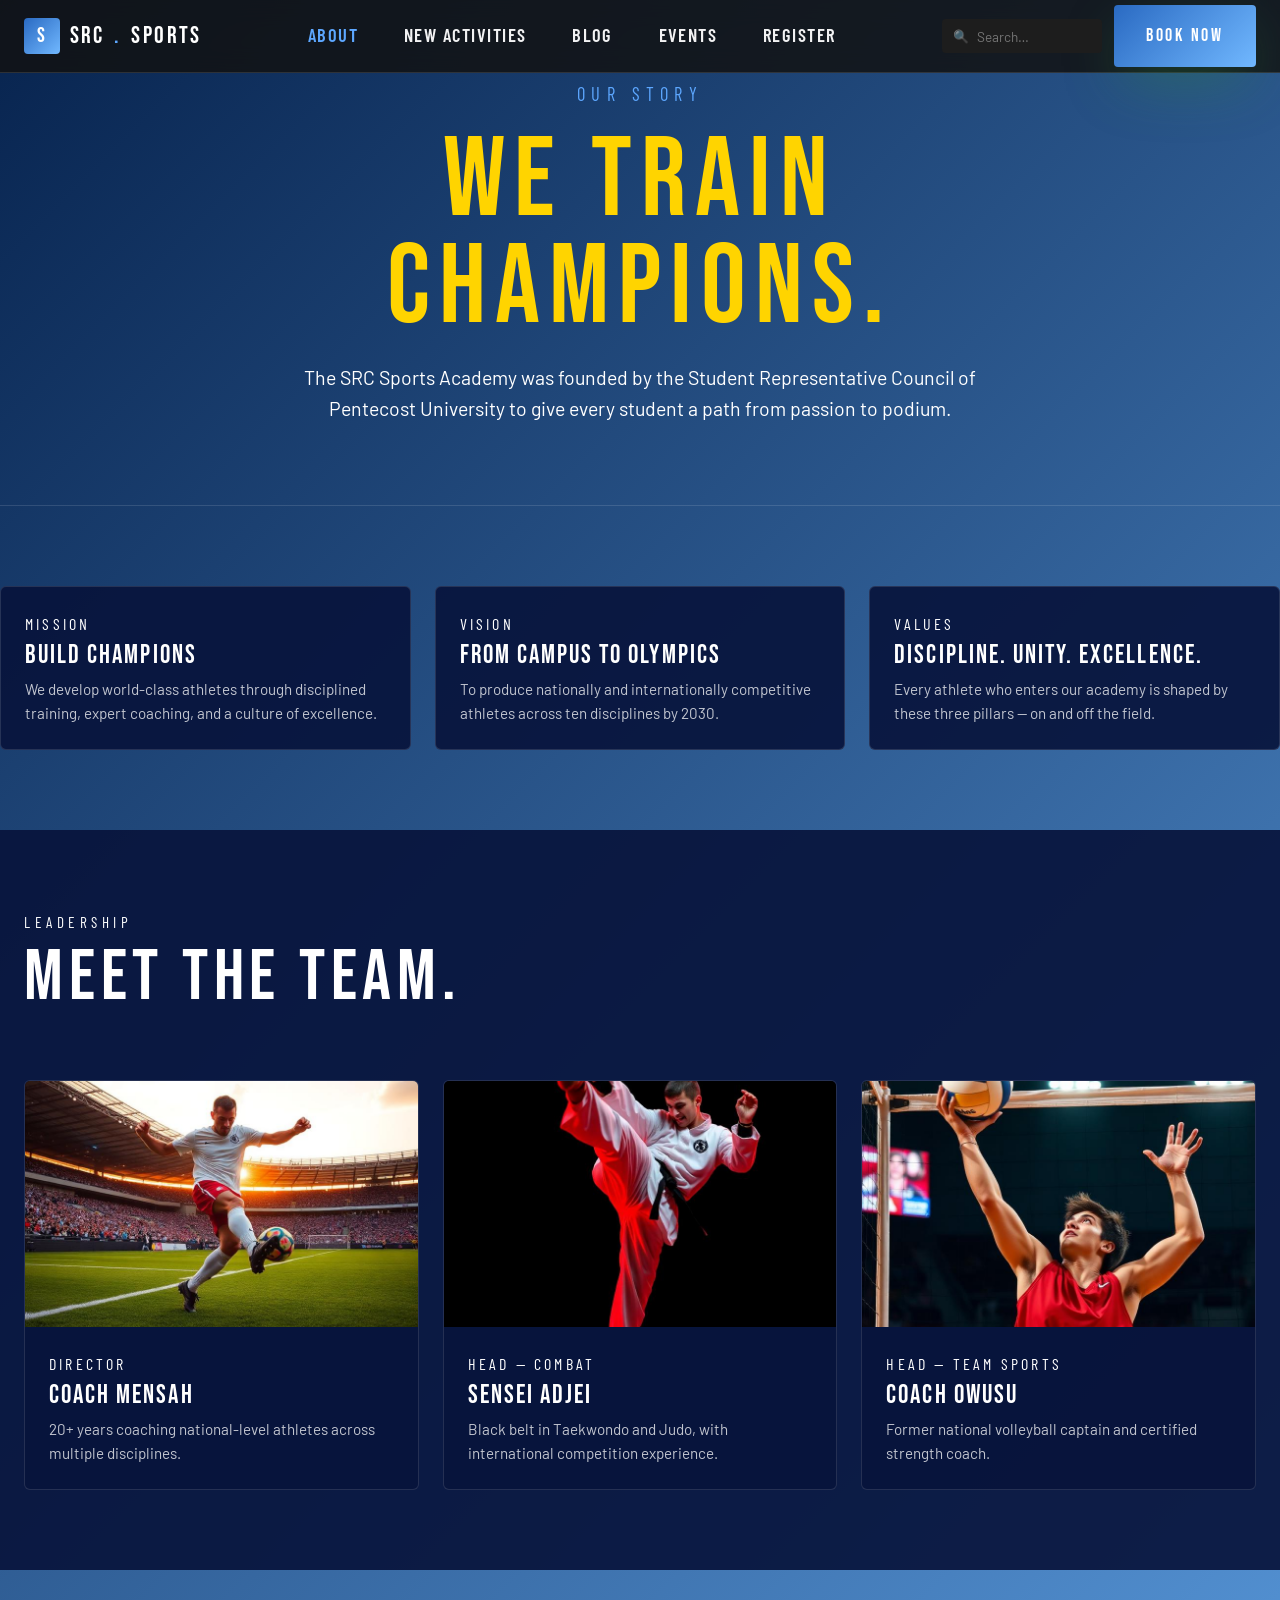
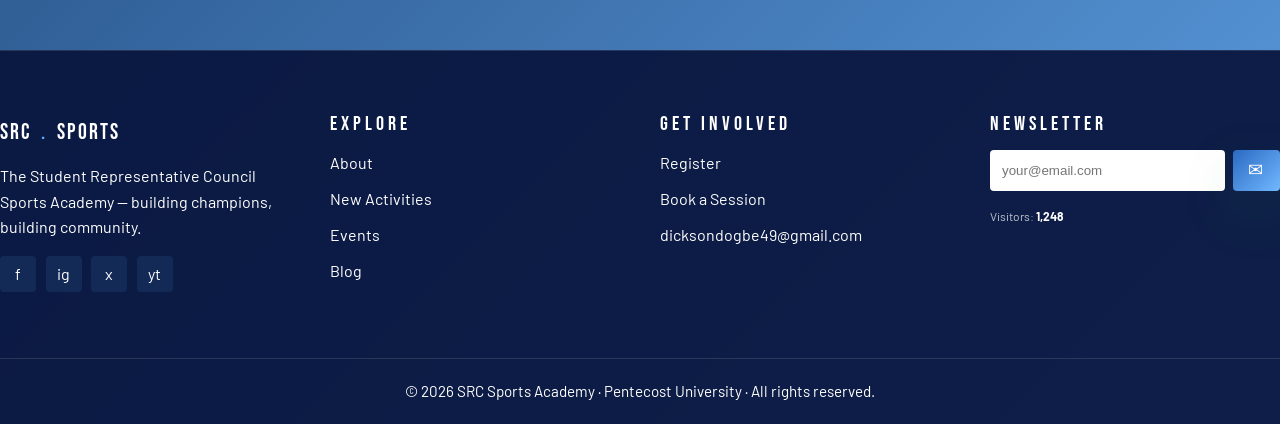
==== SRCACADEMY/about.html @ 178fb541 "Add files via upload" ====
<!DOCTYPE html>
<html lang="en">
<head>
<meta charset="UTF-8"><meta name="viewport" content="width=device-width, initial-scale=1.0">
<title>About — SRC Sports Academy</title>
<link rel="stylesheet" href="styles.css">
</head>
<body>

<header class="nav">
  <div class="container nav-inner">
    <a href="index.html" class="logo"><span class="logo-mark">S</span>SRC<span class="dot">.</span>SPORTS</a>
    <nav class="nav-links" aria-label="Primary navigation">
      <a href="about.html">About</a><a href="activities.html">New Activities</a>
      <a href="blog.html">Blog</a><a href="events.html">Events</a><a href="register.html">Register</a>
    </nav>
    <div class="nav-right">
      <form class="search-form search-box"><input type="search" placeholder="Search…" aria-label="Search site"></form>
      <a href="book.html" class="btn btn-primary">Book Now</a>
      <button class="hamburger" aria-label="Open menu" aria-expanded="false" aria-controls="mobile-menu">☰</button>
    </div>
  </div>
  <div class="mobile-menu" id="mobile-menu">
    <a href="about.html">About</a><a href="activities.html">New Activities</a>
    <a href="blog.html">Blog</a><a href="events.html">Events</a><a href="register.html">Register</a>
    <a href="book.html" class="btn btn-primary">Book Now</a>
  </div>
</header>

<main>
<section class="container page-header centered-header">
  <p class="eyebrow eyebrow-primary">Our Story</p>
  <h1>WE TRAIN<br>CHAMPIONS.</h1>
  <p class="sub">The SRC Sports Academy was founded by the Student Representative Council of Pentecost University to give every student a path from passion to podium.</p>
</section>

<section class="container block">
  <div class="card-grid cols-3">
    <div class="card"><div class="card-body"><span class="tag">Mission</span><h3>Build Champions</h3><p>We develop world-class athletes through disciplined training, expert coaching, and a culture of excellence.</p></div></div>
    <div class="card"><div class="card-body"><span class="tag">Vision</span><h3>From Campus to Olympics</h3><p>To produce nationally and internationally competitive athletes across ten disciplines by 2030.</p></div></div>
    <div class="card"><div class="card-body"><span class="tag">Values</span><h3>Discipline. Unity. Excellence.</h3><p>Every athlete who enters our academy is shaped by these three pillars — on and off the field.</p></div></div>
  </div>
</section>

<section class="media"><div class="container">
  <div class="section-head"><div><p class="small">Leadership</p><h2>MEET THE TEAM.</h2></div></div>
  <div class="card-grid cols-3">
    <div class="card"><img src="images/sport-football.jpg" alt=""><div class="card-body"><span class="tag">Director</span><h3>Coach Mensah</h3><p>20+ years coaching national-level athletes across multiple disciplines.</p></div></div>
    <div class="card"><img src="images/sport-taekwondo.jpg" alt=""><div class="card-body"><span class="tag">Head — Combat</span><h3>Sensei Adjei</h3><p>Black belt in Taekwondo and Judo, with international competition experience.</p></div></div>
    <div class="card"><img src="images/sport-volleyball.jpg" alt=""><div class="card-body"><span class="tag">Head — Team Sports</span><h3>Coach Owusu</h3><p>Former national volleyball captain and certified strength coach.</p></div></div>
  </div>
</div></section>
</main>

<footer class="footer">
  <div class="container footer-inner">
    <div>
      <div class="logo">SRC<span class="dot">.</span>SPORTS</div>
      <p class="footer-copy">The Student Representative Council Sports Academy — building champions, building community.</p>
      <div class="socials"><a href="#">f</a><a href="#">ig</a><a href="#">x</a><a href="#">yt</a></div>
    </div>
    <div><h4>Explore</h4><ul><li><a href="about.html">About</a></li><li><a href="activities.html">New Activities</a></li><li><a href="events.html">Events</a></li><li><a href="blog.html">Blog</a></li></ul></div>
    <div><h4>Get Involved</h4><ul><li><a href="register.html">Register</a></li><li><a href="book.html">Book a Session</a></li><li><a href="mailto:hello@srcsports.edu">dicksondogbe49@gmail.com</a></li></ul></div>
    <div>
      <h4>Newsletter</h4>
      <form class="newsletter"><label class="sr-only" for="newsletter-about">Email address</label><input id="newsletter-about" type="email" required placeholder="your@email.com"><button class="btn btn-primary" aria-label="Subscribe to newsletter">✉</button></form>
      <p class="visitor-info">Visitors: <span id="visitor-count">1,247</span></p>
    </div>
  </div>
  <div class="copyright">© 2026 SRC Sports Academy · Pentecost University · All rights reserved.</div>
</footer>

<script src="script.js"></script>
</body>
</html>
---- SRCACADEMY/styles.css ----
@import url('https://fonts.googleapis.com/css2?family=Bebas+Neue&family=Barlow:wght@300;400;500;600;700;800;900&family=Barlow+Condensed:wght@400;600;700;800&display=swap');

:root{
  --bg:linear-gradient(135deg,#07234e,#5c9ee2);
  --card:rgba(8,20,60,.92);
  --muted:#132a57;
  --border:rgba(255,255,255,.12);
  --fg:#ffffff;
  --fg-dim:rgba(255,255,255,.75);
  --primary:#5da7ff;
  --primary-glow:#8dc7ff;
  --secondary:#ffffff;
  --grad-primary:linear-gradient(135deg,#2a6ac2,#71b8ff);
  --grad-hero:linear-gradient(120deg,rgba(4,22,58,.85) 0%,rgba(25,95,170,.45) 50%,rgba(133,190,255,.4) 100%);
  --shadow-bold:0 20px 60px -10px rgba(46,136,55,.45);
  --shadow-card:0 10px 30px -10px rgba(0,0,0,.45);
}
*{box-sizing:border-box;margin:0;padding:0}
html{scroll-behavior:smooth}
body{background:var(--bg);color:var(--fg);font-family:'Barlow',system-ui,sans-serif;line-height:1.6;-webkit-font-smoothing:antialiased}
h1,h2,h3,h4,.display{font-family:'Bebas Neue',sans-serif;letter-spacing:.08em;line-height:.95;font-weight:400;text-transform:uppercase}
.condensed{font-family:'Barlow Condensed',sans-serif}
img{max-width:100%;display:block}
a{color:inherit;text-decoration:none}
.sr-only{position:absolute;width:1px;height:1px;padding:0;margin:-1px;overflow:hidden;clip:rect(0,0,0,0);white-space:nowrap;border:0}
.container{max-width:1280px;margin:0 auto;padding:0 1.5rem}
.btn{display:inline-flex;align-items:center;gap:.5rem;padding:1rem 2rem;font-family:'Bebas Neue',sans-serif;letter-spacing:.15em;font-size:1.15rem;border:none;cursor:pointer;border-radius:4px;transition:all .3s ease;text-transform:uppercase}
.btn-primary{background:var(--grad-primary);color:#ffffff;box-shadow:var(--shadow-bold)}
.btn-primary:hover{opacity:.9;transform:translateY(-2px)}
.btn-outline{background:rgba(0,0,0,.3);color:var(--fg);border:1px solid rgba(255,255,255,.18);backdrop-filter:blur(8px)}
.btn-outline:hover{border-color:var(--primary);color:var(--primary)}
.btn-lg{padding:1.2rem 2.5rem;font-size:1.25rem}

.mobile-menu .btn{margin-top:1rem}
.eyebrow.eyebrow-primary{color:var(--primary)}
.footer .logo{font-size:1.4rem;margin-bottom:.75rem}
.newsletter{display:flex;gap:.5rem}
.newsletter input{flex:1;background:#ffffff;border:none;padding:.55rem .75rem;border-radius:4px;color:var(--fg)}
.newsletter button{padding:.55rem .9rem}
.visitor-info{font-size:.75rem;color:var(--fg-dim);margin-top:1rem}
#visitor-count{color:var(--secondary);font-weight:700}
.media h2{font-size:clamp(2.5rem,6vw,4rem);margin-bottom:1.25rem}
.media .media-copy{color:var(--fg-dim);font-size:1.1rem;margin-bottom:2rem}
.cta .cta-copy{margin-top:1.25rem;color:var(--fg-dim);font-size:1.1rem;max-width:500px;margin-left:auto;margin-right:auto}
.cta .btn{margin-top:2rem}
.btn-full{width:100%}
.success.hidden{display:none}
.success-message{max-width:640px;margin:0 auto 1.5rem}
.footer-copy{color:var(--fg-dim);font-size:.9rem}

/* NAV */
header.nav{position:fixed;top:0;left:0;right:0;z-index:50;background:rgba(18,18,18,.85);backdrop-filter:blur(12px);border-bottom:1px solid var(--border)}
.nav-inner{display:flex;align-items:center;justify-content:space-between;height:72px}
.logo{display:flex;align-items:center;gap:.6rem;font-family:'Bebas Neue',sans-serif;font-size:1.5rem;letter-spacing:.1em}
.logo-mark{width:36px;height:36px;background:var(--grad-primary);display:grid;place-items:center;border-radius:4px;font-size:1.3rem;color:#ffffff}
.logo .dot{color:var(--primary)}
.nav-links{display:flex;gap:.55rem;align-items:center}
.nav-links a{font-family:'Barlow Condensed',sans-serif;font-weight:600;text-transform:uppercase;letter-spacing:.08em;font-size:1.15rem;padding:.85rem 1.15rem;color:rgba(255,255,255,0.95);transition:color .3s}
.nav-links a:hover,.nav-links a.active{color:var(--primary)}
.nav-right{display:flex;align-items:center;gap:.75rem}
.search-box{position:relative}
.search-box input{background:#1d1d1d;border:none;padding:.55rem .9rem .55rem 2.2rem;border-radius:4px;color:var(--fg);width:160px;font-family:inherit;font-size:.85rem;transition:width .3s}
.search-box input:focus{outline:2px solid var(--primary);width:220px}
.search-box::before{content:"🔍";position:absolute;left:.7rem;top:50%;transform:translateY(-50%);font-size:.8rem;opacity:.6}
.hamburger{display:none;background:none;border:none;color:var(--fg);font-size:1.6rem;cursor:pointer;padding:.5rem}
.mobile-menu{display:none;border-top:1px solid var(--border);background:var(--bg);padding:1rem 1.5rem}
.mobile-menu.open{display:block}
.mobile-menu a{display:block;padding:1rem 0;font-family:'Barlow Condensed',sans-serif;text-transform:uppercase;font-weight:600;letter-spacing:.08em;font-size:1.1rem;color:rgba(255,255,255,0.95)}
.mobile-menu a.active{color:var(--primary)}

/* HERO */
.hero{position:relative;height:92vh;min-height:620px;overflow:hidden;margin-top:-72px}
.hero img.bg,.hero video.bg{position:absolute;inset:0;width:100%;height:100%;object-fit:cover}
.hero .overlay{position:absolute;inset:0;background:var(--grad-hero)}
.hero .overlay2{position:absolute;inset:0;background:rgba(18,18,18,.4)}
.hero-content{position:relative;height:100%;display:flex;flex-direction:column;justify-content:flex-end;padding:8rem 0 6rem;z-index:2}
.eyebrow{font-family:'Barlow Condensed',sans-serif;text-transform:uppercase;letter-spacing:.35em;color:var(--secondary);font-size:1.15rem;margin-bottom:1.25rem}
.hero h1{font-size:clamp(4.5rem,12vw,11rem);line-height:.85}
.hero h1 .accent{color:#ffd400}
.hero p.lead{margin-top:1.75rem;max-width:600px;font-size:1.2rem;color:rgba(255, 255, 255, 0.9)}
.hero-actions{margin-top:2.25rem;display:flex;flex-wrap:wrap;gap:1rem}

/* MARQUEE */
.marquee{position:absolute;bottom:0;left:0;right:0;background:var(--primary);color:#ffffff;padding:.85rem 0;overflow:hidden;border-top:1px solid rgba(255,255,255,.2);border-bottom:1px solid rgba(255,255,255,.2);z-index:3}
.marquee-track{display:flex;gap:3rem;white-space:nowrap;animation:marquee 30s linear infinite;font-family:'Bebas Neue',sans-serif;font-size:1.4rem;letter-spacing:.15em}
.marquee-track span.star{color:var(--secondary)}
@keyframes marquee{from{transform:translateX(0)}to{transform:translateX(-50%)}}

/* PAGE HEADER */
.page-header{padding:5rem 0;border-bottom:1px solid var(--border)}
.page-header h1{font-size:clamp(3rem,8vw,6rem)}
.page-header .sub{margin-top:1.25rem;font-size:1.22rem;color:#ffffff;max-width:640px}
.centered-header{display:flex;flex-direction:column;align-items:center;text-align:center}
.centered-header h1{color:#ffd400;font-size:clamp(4rem,9vw,7rem)}
.centered-header .sub{max-width:760px}

/* SECTIONS */
section.block{padding:5rem 0}
.section-head{display:flex;flex-wrap:wrap;justify-content:space-between;align-items:flex-end;gap:1.5rem;margin-bottom:3rem}
.section-head h2{font-size:clamp(2.5rem,6vw,4.5rem)}
.section-head .small{font-family:'Barlow Condensed',sans-serif;text-transform:uppercase;letter-spacing:.3em;color:#ffffff;font-size:.95rem;margin-bottom:.6rem}
.section-head .more{color:var(--primary);font-family:'Barlow Condensed',sans-serif;font-weight:700;text-transform:uppercase;letter-spacing:.15em}

/* STATS */
.stats{display:grid;grid-template-columns:repeat(2,1fr);gap:2rem;padding:4rem 0;border-bottom:1px solid var(--border)}
.stat .num{font-family:'Bebas Neue',sans-serif;font-size:4.5rem;color:var(--primary);line-height:1}
.stat .lbl{font-family:'Barlow Condensed',sans-serif;text-transform:uppercase;letter-spacing:.2em;color:var(--fg-dim);margin-top:.25rem;font-size:.9rem}
@media(min-width:768px){.stats{grid-template-columns:repeat(4,1fr)}}

/* SPORTS GRID */
.sports-grid{display:grid;grid-template-columns:repeat(2,1fr);gap:.75rem}
@media(min-width:768px){.sports-grid{grid-template-columns:repeat(3,1fr)}}
@media(min-width:1024px){.sports-grid{grid-template-columns:repeat(5,1fr)}}
.sport-card{position:relative;aspect-ratio:3/4;overflow:hidden;border-radius:4px;cursor:pointer}
.sport-card img{position:absolute;inset:0;width:100%;height:100%;object-fit:cover;transition:transform .5s}
.sport-card:hover img{transform:scale(1.1)}
.sport-card .overlay{position:absolute;inset:0;background:linear-gradient(to top,var(--bg),rgba(255, 255, 255, 0.4) 50%,transparent)}
.sport-card .meta{position:absolute;inset:0;padding:1rem;display:flex;flex-direction:column;justify-content:flex-end}
.sport-card .tag{font-family:'Barlow Condensed',sans-serif;font-size:.7rem;color:var(--secondary);text-transform:uppercase;letter-spacing:.2em}
.sport-card h3{font-size:1.6rem;margin-top:.25rem}

/* MEDIA SECTION */
.media{background:var(--card);padding:5rem 0}
.media-grid{display:grid;gap:3rem;align-items:center}
@media(min-width:1024px){.media-grid{grid-template-columns:1fr 1fr}}
.media iframe,.media video{width:100%;aspect-ratio:16/9;border:none;border-radius:4px;box-shadow:var(--shadow-card)}
.media video{min-height:600px}
.pdf-section .media-grid{grid-template-columns:1fr;align-items:start}
.pdf-section .pdf-wrapper{width:100%}
.pdf-section iframe{width:100%;height:1000px;min-height:1000px;max-width:100%}

/* CTA */
.cta{padding:5rem 0;text-align:center}
.cta h2{font-size:clamp(3rem,8vw,6rem)}
.cta h2 .accent{color:var(--primary)}

/* CARDS (about, blog, events) */
.card-grid{display:grid;gap:1.5rem;grid-template-columns:1fr}
@media(min-width:768px){.card-grid{grid-template-columns:repeat(2,1fr)}}
@media(min-width:1024px){.card-grid.cols-3{grid-template-columns:repeat(3,1fr)}}
.card{background:var(--card);border:1px solid var(--border);border-radius:6px;overflow:hidden;transition:transform .3s,border-color .3s}
.card:hover{transform:translateY(-4px);border-color:var(--primary)}
.card img{width:100%;aspect-ratio:16/10;object-fit:cover}
.card-body{padding:1.5rem}
.card .tag{color:var(--secondary);font-family:'Barlow Condensed',sans-serif;text-transform:uppercase;letter-spacing:.2em;font-size:1rem}
.card h3{font-size:1.6rem;margin:.5rem 0}
.card p{color:var(--fg-dim);font-size:.95rem}

/* FORMS */
.form{max-width:640px;margin:0 auto;background:var(--card);padding:2.5rem;border-radius:6px;border:1px solid var(--border)}
.form-row{margin-bottom:1.25rem}
.form label{display:block;font-family:'Barlow Condensed',sans-serif;text-transform:uppercase;letter-spacing:.15em;font-size:.85rem;margin-bottom:.5rem;color:var(--fg-dim)}
.form input,.form select,.form textarea{width:100%;background:#ffffff;border:1px solid var(--border);color:#111;padding:.85rem 1rem;border-radius:4px;font-family:inherit;font-size:1rem}
.form select option{color:#111}
.form input:focus,.form select:focus,.form textarea:focus{outline:2px solid var(--primary);border-color:transparent}
.form .row-2{display:grid;gap:1rem;grid-template-columns:1fr}
@media(min-width:640px){.form .row-2{grid-template-columns:1fr 1fr}}
.captcha{display:flex;align-items:center;gap:1rem;background:#1d1d1d;padding:.85rem;border-radius:4px;margin-bottom:1.25rem}
.captcha .q{font-family:'Bebas Neue',sans-serif;font-size:1.4rem;color:var(--secondary)}
.captcha input{max-width:100px}
.robot-check-panel{display:flex;justify-content:space-between;flex-wrap:wrap;gap:1rem;background:rgba(255,255,255,.05);border:1px solid rgba(255,255,255,.12);border-radius:10px;padding:1rem;margin-bottom:1.25rem}
.robot-checkbox-label{display:flex;align-items:flex-start;gap:.9rem;flex:1;cursor:pointer}
.robot-checkbox-label input{position:absolute;opacity:0;width:0;height:0}
.robot-checkbox{width:28px;height:28px;border:2px solid rgba(255,255,255,.7);border-radius:8px;display:grid;place-items:center;transition:all .2s ease;background:rgba(255,255,255,.03)}
.robot-checkbox-label input:checked + .robot-checkbox{background:var(--primary);border-color:var(--primary)}
.robot-checkbox-label input:checked + .robot-checkbox::after{content:'✓';color:#ffffff;font-size:1rem}
.robot-title{font-family:'Barlow Condensed',sans-serif;font-weight:700;font-size:1rem;color:#ffffff}
.robot-subtext{font-size:.9rem;color:rgba(255,255,255,.75);margin-top:.25rem}
.robot-brand{display:flex;align-items:center;gap:1rem;background:rgba(255,255,255,.08);padding:.8rem 1rem;border-radius:10px;border:1px solid rgba(255,255,255,.12);min-width:220px}
.robot-brand-icon{width:44px;height:44px;background:#ffffff;color:#0a3c0f;display:grid;place-items:center;font-size:1.2rem;font-weight:700;border-radius:10px}
.robot-brand-title{font-family:'Bebas Neue',sans-serif;font-size:1rem;color:#ffffff;font-weight:700}
.robot-footer{font-size:.8rem;color:rgba(255,255,255,.65);margin-top:.2rem}
.success{background:rgba(76,175,80,.15);border:1px solid #4caf50;color:#a5d6a7;padding:1rem;border-radius:4px;margin-bottom:1rem;text-align:center}

/* FOOTER */
footer{background:var(--card);border-top:1px solid var(--border);margin-top:5rem;color:#ffffff}
.footer-inner{display:grid;gap:2.5rem;padding:4rem 0;grid-template-columns:1fr}
@media(min-width:768px){.footer-inner{grid-template-columns:repeat(4,1fr)}}
.footer h4{font-family:'Bebas Neue',sans-serif;color:#ffffff;font-size:1.25rem;letter-spacing:.2em;margin-bottom:1rem}
.footer ul{list-style:none}
.footer li{margin-bottom:.65rem;font-size:1rem}
.footer li a{color:inherit;transition:color .3s}
.footer li a:hover{color:var(--primary)}
.footer-copy{color:#ffffff;font-size:1rem}
.socials{display:flex;gap:.6rem;margin-top:1rem}
.socials a{width:36px;height:36px;background:var(--muted);display:grid;place-items:center;border-radius:4px;transition:background .3s;color:#ffffff}
.socials a:hover{background:var(--primary)}
.copyright{border-top:1px solid var(--border);padding:1.25rem 0;text-align:center;font-size:.95rem;color:#ffffff}

/* RESPONSIVE */
@media(max-width:1024px){
  .nav-links,.nav-right .search-box,.nav-right .btn{display:none}
  .hamburger{display:block}
}
.fade-up{opacity:0;transform:translateY(30px);animation:fadeUp .8s cubic-bezier(.65,0,.35,1) forwards}
.fade-up.d1{animation-delay:.1s}.fade-up.d2{animation-delay:.2s}.fade-up.d3{animation-delay:.3s}
@keyframes fadeUp{to{opacity:1;transform:translateY(0)}}
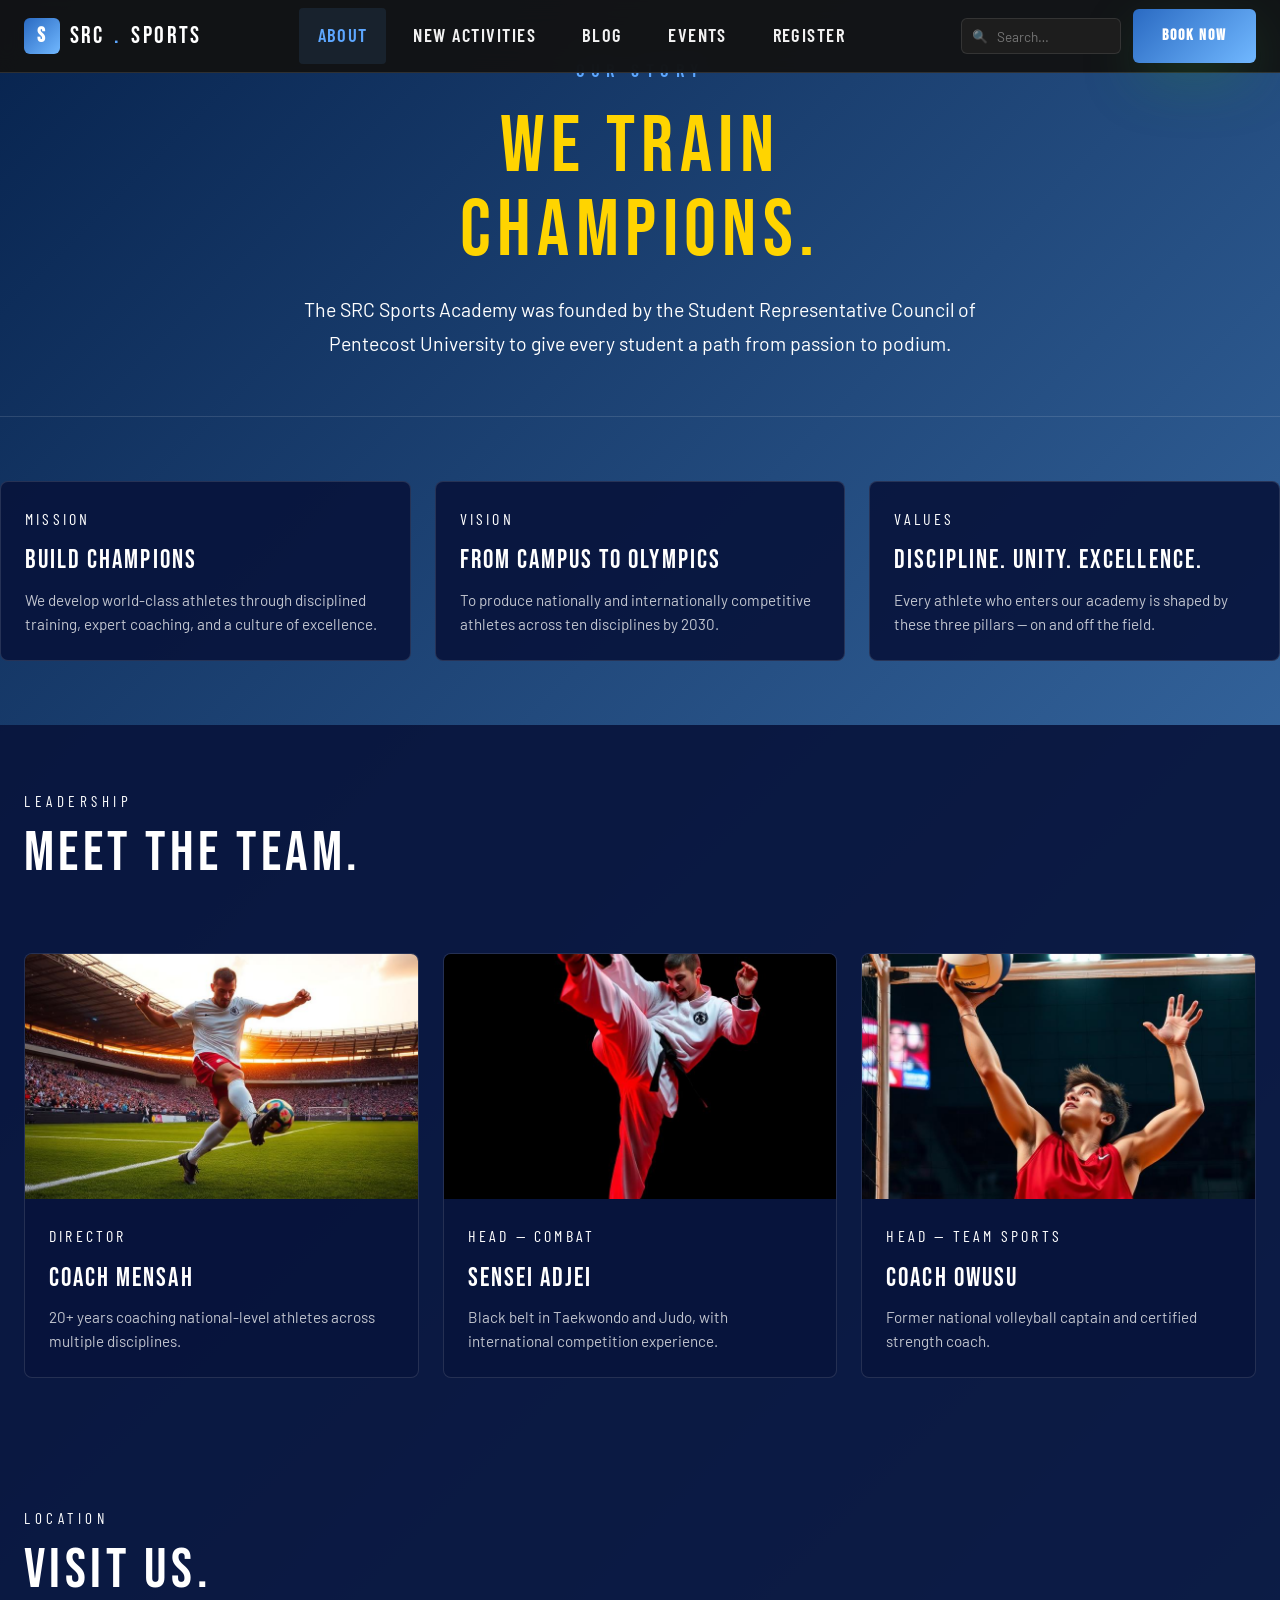
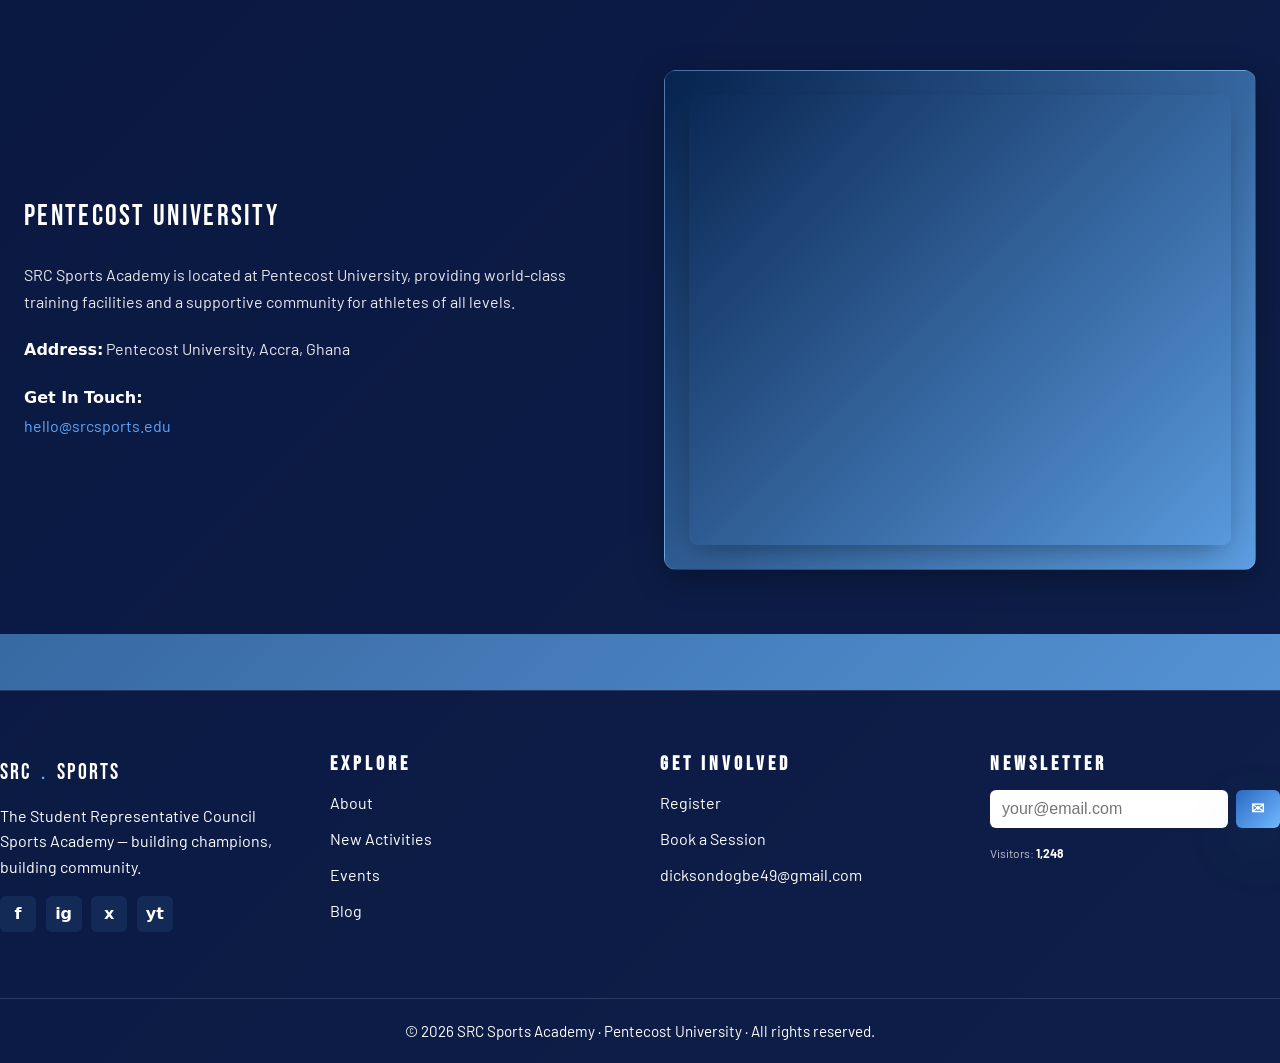
==== commit c1fa11e2: "uploaded successfully" ====
--- a/SRCACADEMY/about.html
+++ b/SRCACADEMY/about.html
@@ -1,7 +1,7 @@
 <!DOCTYPE html>
 <html lang="en">
 <head>
-<meta charset="UTF-8"><meta name="viewport" content="width=device-width, initial-scale=1.0">
+<meta charset="UTF-8"><meta name="viewport" content="width=device-width, initial-scale=0.0">
 <title>About — SRC Sports Academy</title>
 <link rel="stylesheet" href="styles.css">
 </head>
@@ -50,6 +50,21 @@
     <div class="card"><img src="images/sport-volleyball.jpg" alt=""><div class="card-body"><span class="tag">Head — Team Sports</span><h3>Coach Owusu</h3><p>Former national volleyball captain and certified strength coach.</p></div></div>
   </div>
 </div></section>
+
+<section class="media location-section"><div class="container">
+  <div class="section-head"><div><p class="small">Location</p><h2>VISIT US.</h2></div></div>
+  <div class="location-grid">
+    <div class="location-info">
+      <h3>Pentecost University</h3>
+      <p>SRC Sports Academy is located at Pentecost University, providing world-class training facilities and a supportive community for athletes of all levels.</p>
+      <p><strong>Address:</strong> Pentecost University, Accra, Ghana</p>
+      <p><strong>Get In Touch:</strong><br><a href="mailto:hello@srcsports.edu">hello@srcsports.edu</a></p>
+    </div>
+    <div class="location-map">
+      <iframe src="https://www.google.com/maps/embed?pb=!1m18!1m12!1m3!1d3970.5972873975575!2d-0.2766762260123727!3d5.626313632940694!2m3!1f0!2f0!3f0!3m2!1i1024!2i768!4f13.1!3m3!1m2!1s0xfdf98c25ce18e1d%3A0xa488794859304f7!2sPentecost%20University!5e0!3m2!1sen!2sgh!4v1781170426734!5m2!1sen!2sgh" width="600" height="450" style="border:0;" allowfullscreen="" loading="lazy" referrerpolicy="no-referrer-when-downgrade"></iframe>
+    </div>
+  </div>
+</div></section>
 </main>
 
 <footer class="footer">
--- a/SRCACADEMY/styles.css
+++ b/SRCACADEMY/styles.css
@@ -16,69 +16,75 @@
   --shadow-card:0 10px 30px -10px rgba(0,0,0,.45);
 }
 *{box-sizing:border-box;margin:0;padding:0}
-html{scroll-behavior:smooth}
-body{background:var(--bg);color:var(--fg);font-family:'Barlow',system-ui,sans-serif;line-height:1.6;-webkit-font-smoothing:antialiased}
+html{scroll-behavior:smooth;-webkit-text-size-adjust:100%}
+body{background:var(--bg);color:var(--fg);font-family:'Barlow',system-ui,sans-serif;line-height:1.6;-webkit-font-smoothing:antialiased;-moz-osx-font-smoothing:grayscale;min-height:100vh}
 h1,h2,h3,h4,.display{font-family:'Bebas Neue',sans-serif;letter-spacing:.08em;line-height:.95;font-weight:400;text-transform:uppercase}
 .condensed{font-family:'Barlow Condensed',sans-serif}
-img{max-width:100%;display:block}
+img{max-width:100%;display:block;height:auto}
 a{color:inherit;text-decoration:none}
 .sr-only{position:absolute;width:1px;height:1px;padding:0;margin:-1px;overflow:hidden;clip:rect(0,0,0,0);white-space:nowrap;border:0}
 .container{max-width:1280px;margin:0 auto;padding:0 1.5rem}
-.btn{display:inline-flex;align-items:center;gap:.5rem;padding:1rem 2rem;font-family:'Bebas Neue',sans-serif;letter-spacing:.15em;font-size:1.15rem;border:none;cursor:pointer;border-radius:4px;transition:all .3s ease;text-transform:uppercase}
+.btn{display:inline-flex;align-items:center;justify-content:center;gap:.5rem;padding:0.9rem 1.8rem;font-family:'Bebas Neue',sans-serif;letter-spacing:.12em;font-size:1rem;border:none;cursor:pointer;border-radius:6px;transition:all .3s ease;text-transform:uppercase;font-weight:600}
 .btn-primary{background:var(--grad-primary);color:#ffffff;box-shadow:var(--shadow-bold)}
-.btn-primary:hover{opacity:.9;transform:translateY(-2px)}
-.btn-outline{background:rgba(0,0,0,.3);color:var(--fg);border:1px solid rgba(255,255,255,.18);backdrop-filter:blur(8px)}
-.btn-outline:hover{border-color:var(--primary);color:var(--primary)}
-.btn-lg{padding:1.2rem 2.5rem;font-size:1.25rem}
+.btn-primary:hover{opacity:.85;transform:translateY(-2px);box-shadow:0 25px 70px -10px rgba(46,136,55,.5)}
+.btn-outline{background:rgba(0,0,0,.3);color:var(--fg);border:1.5px solid rgba(255,255,255,.25);backdrop-filter:blur(8px)}
+.btn-outline:hover{border-color:var(--primary);color:var(--primary);background:rgba(93,167,255,.1)}
+.btn-lg{padding:1rem 2rem;font-size:1.1rem}
 
 .mobile-menu .btn{margin-top:1rem}
 .eyebrow.eyebrow-primary{color:var(--primary)}
 .footer .logo{font-size:1.4rem;margin-bottom:.75rem}
 .newsletter{display:flex;gap:.5rem}
-.newsletter input{flex:1;background:#ffffff;border:none;padding:.55rem .75rem;border-radius:4px;color:var(--fg)}
-.newsletter button{padding:.55rem .9rem}
+.newsletter input{flex:1;background:#ffffff;border:none;padding:.55rem .75rem;border-radius:6px;color:var(--fg);font-size:1rem;transition:all .2s}
+.newsletter input:focus{outline:2px solid var(--primary);outline-offset:2px}
+.newsletter button{padding:.55rem .9rem;border-radius:6px}
 .visitor-info{font-size:.75rem;color:var(--fg-dim);margin-top:1rem}
 #visitor-count{color:var(--secondary);font-weight:700}
-.media h2{font-size:clamp(2.5rem,6vw,4rem);margin-bottom:1.25rem}
-.media .media-copy{color:var(--fg-dim);font-size:1.1rem;margin-bottom:2rem}
-.cta .cta-copy{margin-top:1.25rem;color:var(--fg-dim);font-size:1.1rem;max-width:500px;margin-left:auto;margin-right:auto}
+.media h2{font-size:clamp(1.8rem,5vw,3rem);margin-bottom:1.25rem;line-height:1.1}
+.media .media-copy{color:var(--fg-dim);font-size:1.1rem;margin-bottom:2rem;line-height:1.7}
+.cta .cta-copy{margin-top:1.25rem;color:var(--fg-dim);font-size:1.1rem;max-width:500px;margin-left:auto;margin-right:auto;line-height:1.7}
 .cta .btn{margin-top:2rem}
 .btn-full{width:100%}
 .success.hidden{display:none}
 .success-message{max-width:640px;margin:0 auto 1.5rem}
-.footer-copy{color:var(--fg-dim);font-size:.9rem}
+.footer-copy{color:var(--fg-dim);font-size:.9rem;line-height:1.6}
 
 /* NAV */
-header.nav{position:fixed;top:0;left:0;right:0;z-index:50;background:rgba(18,18,18,.85);backdrop-filter:blur(12px);border-bottom:1px solid var(--border)}
-.nav-inner{display:flex;align-items:center;justify-content:space-between;height:72px}
-.logo{display:flex;align-items:center;gap:.6rem;font-family:'Bebas Neue',sans-serif;font-size:1.5rem;letter-spacing:.1em}
-.logo-mark{width:36px;height:36px;background:var(--grad-primary);display:grid;place-items:center;border-radius:4px;font-size:1.3rem;color:#ffffff}
+header.nav{position:fixed;top:0;left:0;right:0;z-index:50;background:rgba(18,18,18,.95);backdrop-filter:blur(12px);border-bottom:1px solid var(--border)}
+.nav-inner{display:flex;align-items:center;justify-content:space-between;height:72px;gap:1rem}
+.logo{display:flex;align-items:center;gap:.6rem;font-family:'Bebas Neue',sans-serif;font-size:1.5rem;letter-spacing:.1em;transition:opacity .2s}
+.logo:hover{opacity:0.8}
+.logo-mark{width:36px;height:36px;background:var(--grad-primary);display:grid;place-items:center;border-radius:6px;font-size:1.3rem;color:#ffffff;font-weight:700}
 .logo .dot{color:var(--primary)}
 .nav-links{display:flex;gap:.55rem;align-items:center}
-.nav-links a{font-family:'Barlow Condensed',sans-serif;font-weight:600;text-transform:uppercase;letter-spacing:.08em;font-size:1.15rem;padding:.85rem 1.15rem;color:rgba(255,255,255,0.95);transition:color .3s}
-.nav-links a:hover,.nav-links a.active{color:var(--primary)}
+.nav-links a{font-family:'Barlow Condensed',sans-serif;font-weight:600;text-transform:uppercase;letter-spacing:.08em;font-size:1.15rem;padding:.85rem 1.15rem;color:rgba(255,255,255,0.95);transition:color .3s,background .3s;border-radius:4px}
+.nav-links a:hover,.nav-links a.active{color:var(--primary);background:rgba(93,167,255,.1)}
 .nav-right{display:flex;align-items:center;gap:.75rem}
 .search-box{position:relative}
-.search-box input{background:#1d1d1d;border:none;padding:.55rem .9rem .55rem 2.2rem;border-radius:4px;color:var(--fg);width:160px;font-family:inherit;font-size:.85rem;transition:width .3s}
-.search-box input:focus{outline:2px solid var(--primary);width:220px}
+.search-box input{background:#1d1d1d;border:1px solid rgba(255,255,255,.1);padding:.55rem .9rem .55rem 2.2rem;border-radius:6px;color:var(--fg);width:160px;font-family:inherit;font-size:.85rem;transition:width .3s,border-color .2s}
+.search-box input:focus{outline:2px solid var(--primary);width:220px;border-color:var(--primary)}
 .search-box::before{content:"🔍";position:absolute;left:.7rem;top:50%;transform:translateY(-50%);font-size:.8rem;opacity:.6}
-.hamburger{display:none;background:none;border:none;color:var(--fg);font-size:1.6rem;cursor:pointer;padding:.5rem}
-.mobile-menu{display:none;border-top:1px solid var(--border);background:var(--bg);padding:1rem 1.5rem}
-.mobile-menu.open{display:block}
-.mobile-menu a{display:block;padding:1rem 0;font-family:'Barlow Condensed',sans-serif;text-transform:uppercase;font-weight:600;letter-spacing:.08em;font-size:1.1rem;color:rgba(255,255,255,0.95)}
+.hamburger{display:none;background:none;border:none;color:var(--fg);font-size:1.6rem;cursor:pointer;padding:.5rem;transition:opacity .2s}
+.hamburger:hover{opacity:0.8}
+.mobile-menu{display:none;border-top:1px solid var(--border);background:var(--bg);padding:1rem 1.5rem;max-height:calc(100vh - 72px);overflow-y:auto}
+.mobile-menu.open{display:block;animation:slideDown .3s ease-out}
+.mobile-menu a{display:block;padding:1rem 0;font-family:'Barlow Condensed',sans-serif;text-transform:uppercase;font-weight:600;letter-spacing:.08em;font-size:1.1rem;color:rgba(255,255,255,0.95);transition:color .2s}
 .mobile-menu a.active{color:var(--primary)}
+@keyframes slideDown{from{opacity:0;transform:translateY(-10px)}to{opacity:1;transform:translateY(0)}}
 
 /* HERO */
-.hero{position:relative;height:92vh;min-height:620px;overflow:hidden;margin-top:-72px}
-.hero img.bg,.hero video.bg{position:absolute;inset:0;width:100%;height:100%;object-fit:cover}
-.hero .overlay{position:absolute;inset:0;background:var(--grad-hero)}
-.hero .overlay2{position:absolute;inset:0;background:rgba(18,18,18,.4)}
-.hero-content{position:relative;height:100%;display:flex;flex-direction:column;justify-content:flex-end;padding:8rem 0 6rem;z-index:2}
-.eyebrow{font-family:'Barlow Condensed',sans-serif;text-transform:uppercase;letter-spacing:.35em;color:var(--secondary);font-size:1.15rem;margin-bottom:1.25rem}
-.hero h1{font-size:clamp(4.5rem,12vw,11rem);line-height:.85}
-.hero h1 .accent{color:#ffd400}
-.hero p.lead{margin-top:1.75rem;max-width:600px;font-size:1.2rem;color:rgba(255, 255, 255, 0.9)}
-.hero-actions{margin-top:2.25rem;display:flex;flex-wrap:wrap;gap:1rem}
+.hero{position:relative;height:85vh;min-height:500px;overflow:hidden;margin-top:-72px}
+.hero img.bg,.hero video.bg{position:absolute;inset:0;width:100%;height:100%;object-fit:cover;z-index:0}
+.hero iframe.bg{position:absolute;inset:0;width:100%;height:100%;border:none;z-index:0;background:#000}
+.hero iframe.bg[src]{display:block}
+.hero .overlay{position:absolute;inset:0;background:var(--grad-hero);z-index:1}
+.hero .overlay2{position:absolute;inset:0;background:rgba(18,18,18,.4);z-index:1}
+.hero-content{position:relative;height:100%;display:flex;flex-direction:column;justify-content:flex-end;padding:6rem 0 4rem;z-index:2}
+.eyebrow{font-family:'Barlow Condensed',sans-serif;text-transform:uppercase;letter-spacing:.35em;color:var(--secondary);font-size:1.15rem;margin-bottom:1.25rem;font-weight:600}
+.hero h1{font-size:clamp(1.6rem,5vw,3.2rem);line-height:.85;letter-spacing:-.02em}
+.hero h1 .accent{color:#ffd400;text-shadow:0 4px 20px rgba(255,212,0,.3)}
+.hero p.lead{margin-top:1.25rem;max-width:600px;font-size:1.05rem;color:rgba(255, 255, 255, 0.92);line-height:1.7;letter-spacing:.02em}
+.hero-actions{margin-top:1.75rem;display:flex;flex-wrap:wrap;gap:1rem}
 
 /* MARQUEE */
 .marquee{position:absolute;bottom:0;left:0;right:0;background:var(--primary);color:#ffffff;padding:.85rem 0;overflow:hidden;border-top:1px solid rgba(255,255,255,.2);border-bottom:1px solid rgba(255,255,255,.2);z-index:3}
@@ -87,22 +93,22 @@
 @keyframes marquee{from{transform:translateX(0)}to{transform:translateX(-50%)}}
 
 /* PAGE HEADER */
-.page-header{padding:5rem 0;border-bottom:1px solid var(--border)}
-.page-header h1{font-size:clamp(3rem,8vw,6rem)}
-.page-header .sub{margin-top:1.25rem;font-size:1.22rem;color:#ffffff;max-width:640px}
+.page-header{padding:3.5rem 0;border-bottom:1px solid var(--border)}
+.page-header h1{font-size:clamp(2rem,6vw,4rem);line-height:1.05}
+.page-header .sub{margin-top:1.25rem;font-size:1.22rem;color:#ffffff;max-width:640px;line-height:1.7}
 .centered-header{display:flex;flex-direction:column;align-items:center;text-align:center}
-.centered-header h1{color:#ffd400;font-size:clamp(4rem,9vw,7rem)}
-.centered-header .sub{max-width:760px}
+.centered-header h1{color:#ffd400;font-size:clamp(2.5rem,7vw,5rem);line-height:1.05}
+.centered-header .sub{max-width:760px;line-height:1.7}
 
 /* SECTIONS */
-section.block{padding:5rem 0}
+section.block{padding:4rem 0}
 .section-head{display:flex;flex-wrap:wrap;justify-content:space-between;align-items:flex-end;gap:1.5rem;margin-bottom:3rem}
-.section-head h2{font-size:clamp(2.5rem,6vw,4.5rem)}
+.section-head h2{font-size:clamp(1.8rem,5vw,3.5rem)}
 .section-head .small{font-family:'Barlow Condensed',sans-serif;text-transform:uppercase;letter-spacing:.3em;color:#ffffff;font-size:.95rem;margin-bottom:.6rem}
 .section-head .more{color:var(--primary);font-family:'Barlow Condensed',sans-serif;font-weight:700;text-transform:uppercase;letter-spacing:.15em}
 
 /* STATS */
-.stats{display:grid;grid-template-columns:repeat(2,1fr);gap:2rem;padding:4rem 0;border-bottom:1px solid var(--border)}
+.stats{display:grid;grid-template-columns:repeat(2,1fr);gap:1.5rem;padding:3rem 0;border-bottom:1px solid var(--border)}
 .stat .num{font-family:'Bebas Neue',sans-serif;font-size:4.5rem;color:var(--primary);line-height:1}
 .stat .lbl{font-family:'Barlow Condensed',sans-serif;text-transform:uppercase;letter-spacing:.2em;color:var(--fg-dim);margin-top:.25rem;font-size:.9rem}
 @media(min-width:768px){.stats{grid-template-columns:repeat(4,1fr)}}
@@ -111,16 +117,17 @@
 .sports-grid{display:grid;grid-template-columns:repeat(2,1fr);gap:.75rem}
 @media(min-width:768px){.sports-grid{grid-template-columns:repeat(3,1fr)}}
 @media(min-width:1024px){.sports-grid{grid-template-columns:repeat(5,1fr)}}
-.sport-card{position:relative;aspect-ratio:3/4;overflow:hidden;border-radius:4px;cursor:pointer}
+.sport-card{position:relative;aspect-ratio:3/4;overflow:hidden;border-radius:8px;cursor:pointer;transition:transform .3s}
 .sport-card img{position:absolute;inset:0;width:100%;height:100%;object-fit:cover;transition:transform .5s}
-.sport-card:hover img{transform:scale(1.1)}
+.sport-card:hover{transform:scale(1.02)}
+.sport-card:hover img{transform:scale(1.12)}
 .sport-card .overlay{position:absolute;inset:0;background:linear-gradient(to top,var(--bg),rgba(255, 255, 255, 0.4) 50%,transparent)}
 .sport-card .meta{position:absolute;inset:0;padding:1rem;display:flex;flex-direction:column;justify-content:flex-end}
-.sport-card .tag{font-family:'Barlow Condensed',sans-serif;font-size:.7rem;color:var(--secondary);text-transform:uppercase;letter-spacing:.2em}
-.sport-card h3{font-size:1.6rem;margin-top:.25rem}
+.sport-card .tag{font-family:'Barlow Condensed',sans-serif;font-size:.7rem;color:var(--secondary);text-transform:uppercase;letter-spacing:.2em;font-weight:600}
+.sport-card h3{font-size:1.6rem;margin-top:.25rem;line-height:1.1}
 
 /* MEDIA SECTION */
-.media{background:var(--card);padding:5rem 0}
+.media{background:var(--card);padding:4rem 0}
 .media-grid{display:grid;gap:3rem;align-items:center}
 @media(min-width:1024px){.media-grid{grid-template-columns:1fr 1fr}}
 .media iframe,.media video{width:100%;aspect-ratio:16/9;border:none;border-radius:4px;box-shadow:var(--shadow-card)}
@@ -129,30 +136,44 @@
 .pdf-section .pdf-wrapper{width:100%}
 .pdf-section iframe{width:100%;height:1000px;min-height:1000px;max-width:100%}
 
+/* LOCATION SECTION */
+.location-section{background:var(--card);padding:4rem 0}
+.location-grid{display:grid;gap:3rem;align-items:center}
+@media(min-width:1024px){.location-grid{grid-template-columns:1fr 1fr}}
+.location-info{display:flex;flex-direction:column;gap:1.25rem}
+.location-info h3{font-size:1.8rem;margin-bottom:0.5rem;line-height:1.1}
+.location-info p{font-size:1rem;color:rgba(255,255,255,.9);line-height:1.7;margin:0}
+.location-info strong{color:#ffffff;font-weight:600}
+.location-info a{color:var(--primary);text-decoration:none;transition:color .3s}
+.location-info a:hover{color:var(--primary-glow);text-decoration:underline}
+.location-map{width:100%;border-radius:8px;overflow:hidden;box-shadow:var(--shadow-card)}
+.location-map{background:var(--bg);padding:1.5rem;border-radius:12px;border:1px solid var(--border);box-shadow:0 8px 32px rgba(0,0,0,.3)}
+.location-map iframe{width:100%;height:450px;border:none;border-radius:8px;display:block}
+
 /* CTA */
-.cta{padding:5rem 0;text-align:center}
-.cta h2{font-size:clamp(3rem,8vw,6rem)}
-.cta h2 .accent{color:var(--primary)}
+.cta{padding:4rem 0;text-align:center;position:relative}
+.cta h2{font-size:clamp(2rem,6vw,4rem);line-height:1.05;letter-spacing:-.02em}
+.cta h2 .accent{color:var(--primary);text-shadow:0 4px 20px rgba(93,167,255,.2)}
 
 /* CARDS (about, blog, events) */
 .card-grid{display:grid;gap:1.5rem;grid-template-columns:1fr}
 @media(min-width:768px){.card-grid{grid-template-columns:repeat(2,1fr)}}
 @media(min-width:1024px){.card-grid.cols-3{grid-template-columns:repeat(3,1fr)}}
-.card{background:var(--card);border:1px solid var(--border);border-radius:6px;overflow:hidden;transition:transform .3s,border-color .3s}
-.card:hover{transform:translateY(-4px);border-color:var(--primary)}
+.card{background:var(--card);border:1px solid var(--border);border-radius:8px;overflow:hidden;transition:transform .3s,border-color .3s,box-shadow .3s}
+.card:hover{transform:translateY(-6px);border-color:var(--primary);box-shadow:0 15px 40px -10px rgba(93,167,255,.2)}
 .card img{width:100%;aspect-ratio:16/10;object-fit:cover}
 .card-body{padding:1.5rem}
-.card .tag{color:var(--secondary);font-family:'Barlow Condensed',sans-serif;text-transform:uppercase;letter-spacing:.2em;font-size:1rem}
-.card h3{font-size:1.6rem;margin:.5rem 0}
-.card p{color:var(--fg-dim);font-size:.95rem}
+.card .tag{color:var(--secondary);font-family:'Barlow Condensed',sans-serif;text-transform:uppercase;letter-spacing:.2em;font-size:1rem;display:inline-block;margin-bottom:0.5rem}
+.card h3{font-size:1.6rem;margin:.5rem 0 .75rem 0;line-height:1.1}
+.card p{color:var(--fg-dim);font-size:.95rem;line-height:1.6}
 
 /* FORMS */
-.form{max-width:640px;margin:0 auto;background:var(--card);padding:2.5rem;border-radius:6px;border:1px solid var(--border)}
+.form{max-width:640px;margin:0 auto;background:var(--card);padding:2.5rem;border-radius:8px;border:1px solid var(--border)}
 .form-row{margin-bottom:1.25rem}
-.form label{display:block;font-family:'Barlow Condensed',sans-serif;text-transform:uppercase;letter-spacing:.15em;font-size:.85rem;margin-bottom:.5rem;color:var(--fg-dim)}
-.form input,.form select,.form textarea{width:100%;background:#ffffff;border:1px solid var(--border);color:#111;padding:.85rem 1rem;border-radius:4px;font-family:inherit;font-size:1rem}
+.form label{display:block;font-family:'Barlow Condensed',sans-serif;text-transform:uppercase;letter-spacing:.15em;font-size:.85rem;margin-bottom:.5rem;color:var(--fg-dim);font-weight:600}
+.form input,.form select,.form textarea{width:100%;background:#ffffff;border:1.5px solid rgba(255,255,255,.15);color:#111;padding:.85rem 1rem;border-radius:6px;font-family:inherit;font-size:1rem;transition:all .2s}
+.form input:focus,.form select:focus,.form textarea:focus{outline:2px solid var(--primary);outline-offset:2px;border-color:var(--primary)}
 .form select option{color:#111}
-.form input:focus,.form select:focus,.form textarea:focus{outline:2px solid var(--primary);border-color:transparent}
 .form .row-2{display:grid;gap:1rem;grid-template-columns:1fr}
 @media(min-width:640px){.form .row-2{grid-template-columns:1fr 1fr}}
 .captcha{display:flex;align-items:center;gap:1rem;background:#1d1d1d;padding:.85rem;border-radius:4px;margin-bottom:1.25rem}
@@ -173,25 +194,238 @@
 .success{background:rgba(76,175,80,.15);border:1px solid #4caf50;color:#a5d6a7;padding:1rem;border-radius:4px;margin-bottom:1rem;text-align:center}
 
 /* FOOTER */
-footer{background:var(--card);border-top:1px solid var(--border);margin-top:5rem;color:#ffffff}
+footer{background:var(--card);border-top:1px solid var(--border);margin-top:3.5rem;color:#ffffff}
 .footer-inner{display:grid;gap:2.5rem;padding:4rem 0;grid-template-columns:1fr}
 @media(min-width:768px){.footer-inner{grid-template-columns:repeat(4,1fr)}}
-.footer h4{font-family:'Bebas Neue',sans-serif;color:#ffffff;font-size:1.25rem;letter-spacing:.2em;margin-bottom:1rem}
+.footer h4{font-family:'Bebas Neue',sans-serif;color:#ffffff;font-size:1.25rem;letter-spacing:.2em;margin-bottom:1rem;font-weight:600}
 .footer ul{list-style:none}
 .footer li{margin-bottom:.65rem;font-size:1rem}
 .footer li a{color:inherit;transition:color .3s}
 .footer li a:hover{color:var(--primary)}
-.footer-copy{color:#ffffff;font-size:1rem}
+.footer-copy{color:#ffffff;font-size:1rem;line-height:1.6}
 .socials{display:flex;gap:.6rem;margin-top:1rem}
-.socials a{width:36px;height:36px;background:var(--muted);display:grid;place-items:center;border-radius:4px;transition:background .3s;color:#ffffff}
-.socials a:hover{background:var(--primary)}
-.copyright{border-top:1px solid var(--border);padding:1.25rem 0;text-align:center;font-size:.95rem;color:#ffffff}
+.socials a{width:36px;height:36px;background:var(--muted);display:grid;place-items:center;border-radius:6px;transition:background .3s,transform .2s;color:#ffffff;font-weight:600}
+.socials a:hover{background:var(--primary);transform:translateY(-2px)}
+.copyright{border-top:1px solid var(--border);padding:1.25rem 0;text-align:center;font-size:.95rem;color:#ffffff;line-height:1.6}
 
 /* RESPONSIVE */
 @media(max-width:1024px){
   .nav-links,.nav-right .search-box,.nav-right .btn{display:none}
   .hamburger{display:block}
 }
+
+/* MOBILE RESPONSIVE */
+@media(max-width:768px){
+  .container{padding:0 1.25rem}
+  
+  /* Hero */
+  .hero{height:70vh;min-height:450px}
+  .hero-content{padding:4rem 0 2.5rem}
+  .hero h1{font-size:clamp(1.4rem,4.5vw,2.6rem);line-height:0.9}
+  .hero p.lead{font-size:1rem;line-height:1.6}
+  .hero .eyebrow{font-size:0.95rem;margin-bottom:1rem}
+  .hero-actions{flex-direction:column;gap:1rem}
+  .hero-actions .btn{width:100%;text-align:center}
+  .marquee-track{font-size:1.1rem;gap:2rem}
+  
+  /* Nav */
+  .nav-inner{height:64px}
+  .logo{font-size:1.3rem;gap:0.5rem}
+  .logo-mark{width:34px;height:34px;font-size:1.1rem}
+  
+  /* Buttons */
+  .btn{padding:0.95rem 1.8rem;font-size:1.05rem;gap:0.6rem;border-radius:6px}
+  .btn-lg{padding:1.1rem 2rem;font-size:1.15rem}
+  
+  /* Section head */
+  .section-head{flex-direction:column;align-items:flex-start;gap:1.5rem;margin-bottom:2.5rem}
+  .section-head h2{font-size:clamp(2.2rem,6vw,3.5rem);line-height:1.1}
+  .section-head .small{font-size:0.9rem;margin-bottom:0.75rem}
+  .section-head .more{display:none}
+  
+  /* Stats */
+  .stats{grid-template-columns:repeat(2,1fr);gap:2rem;padding:3rem 0;border:none}
+  .stat .num{font-size:3.5rem;color:var(--primary)}
+  .stat .lbl{font-size:0.85rem;margin-top:0.5rem}
+  
+  /* Media section */
+  .media{padding:3.5rem 0;background:var(--card)}
+  .media-grid{gap:2.5rem;align-items:start}
+  .media h2{font-size:clamp(2.2rem,6vw,3rem);margin-bottom:1.25rem;line-height:1.1}
+  .media .media-copy{font-size:1rem;line-height:1.7;margin-bottom:1.5rem}
+  .media iframe{border-radius:8px}
+  
+  /* Location section */
+  .location-section{padding:3.5rem 0}
+  .location-grid{gap:2.5rem}
+  .location-map iframe{height:350px}
+  
+  /* CTA */
+  .cta{padding:3.5rem 0}
+  .cta h2{font-size:clamp(2.2rem,7vw,3.5rem);line-height:1.1}
+  .cta .cta-copy{font-size:1rem;margin-top:1.5rem;line-height:1.7}
+  
+  /* Page header */
+  .page-header{padding:3.5rem 0;border-bottom:1px solid var(--border)}
+  .page-header h1{font-size:clamp(2.2rem,7vw,3.8rem);line-height:1.1}
+  .page-header .sub{font-size:1rem;margin-top:1.25rem;line-height:1.7}
+  .centered-header h1{color:#ffd400;font-size:clamp(2.5rem,8vw,4rem)}
+  
+  /* Block sections */
+  section.block{padding:3.5rem 0;border-bottom:none}
+  
+  /* Footer */
+  .footer-inner{grid-template-columns:1fr;gap:2rem;padding:3rem 0}
+  .footer h4{font-size:1.1rem;margin-bottom:1rem;letter-spacing:.1em}
+  .footer li{font-size:0.95rem;margin-bottom:0.65rem}
+  .footer li a{transition:color .2s}
+  .footer-copy{font-size:0.9rem;line-height:1.6}
+  .socials{gap:0.75rem;margin-top:1.25rem}
+  .socials a{width:40px;height:40px;font-size:1rem}
+  .copyright{font-size:0.9rem;padding:1.25rem 0;border-top:1px solid var(--border)}
+  
+  /* Forms */
+  .form{padding:2rem;border-radius:8px;border:1px solid var(--border)}
+  .form-row{margin-bottom:1.5rem}
+  .form label{font-size:0.9rem;margin-bottom:0.65rem}
+  .form input,.form select,.form textarea{padding:0.9rem 1rem;font-size:1rem;border-radius:6px}
+  
+  /* Cards */
+  .card-grid{gap:1.25rem}
+  .card{border-radius:8px;border:1px solid var(--border);overflow:hidden}
+  .card-body{padding:1.25rem}
+  .card h3{font-size:1.4rem;margin:.5rem 0 .75rem 0}
+  .card p{font-size:0.95rem;line-height:1.6}
+  .card .tag{font-size:0.8rem}
+  
+  /* Sports grid */
+  .sports-grid{gap:1rem}
+  .sport-card h3{font-size:1.5rem}
+}
+
+@media(max-width:480px){
+  .container{padding:0 1rem}
+  body{font-size:16px}
+  
+  /* Hero */
+  .hero{height:60vh;min-height:380px;margin-top:-64px}
+  .hero-content{padding:3rem 0 2rem}
+  .hero h1{font-size:clamp(1.2rem,4vw,2rem);line-height:0.95}
+  .hero p.lead{font-size:0.9rem;line-height:1.5;max-width:100%}
+  .hero .eyebrow{font-size:0.8rem;margin-bottom:0.8rem;letter-spacing:.15em}
+  .hero-actions{flex-direction:column;gap:0.8rem}
+  .hero-actions .btn{width:100%;padding:0.75rem 1rem;font-size:0.9rem}
+  .marquee-track{font-size:0.9rem;gap:1.5rem;padding:0.7rem 0}
+  
+  /* Nav */
+  .nav-inner{height:56px}
+  .logo{font-size:1.1rem;gap:0.35rem}
+  .logo-mark{width:30px;height:30px;font-size:0.95rem}
+  
+  /* Buttons */
+  .btn{padding:0.8rem 1.2rem;font-size:0.95rem;letter-spacing:.08em;gap:0.4rem}
+  .btn-lg{padding:0.9rem 1.5rem;font-size:1rem}
+  
+  /* Section head */
+  .section-head{gap:1rem;margin-bottom:2rem}
+  .section-head h2{font-size:clamp(1.8rem,6vw,2.8rem);line-height:1.15}
+  .section-head .small{font-size:0.85rem;margin-bottom:0.5rem}
+  
+  /* Stats */
+  .stats{grid-template-columns:1fr;gap:1.5rem;padding:2rem 0;border-bottom:1px solid var(--border)}
+  .stat{text-align:center}
+  .stat .num{font-size:2.5rem}
+  .stat .lbl{font-size:0.8rem;margin-top:0.35rem}
+  
+  /* Media */
+  .media{padding:2rem 0}
+  .media-grid{gap:1.5rem}
+  .media h2{font-size:clamp(1.4rem,5vw,2rem);margin-bottom:0.8rem;line-height:1.1}
+  .media .media-copy{font-size:0.9rem;line-height:1.5;margin-bottom:1rem}
+  .media iframe{border-radius:6px;min-height:220px}
+  
+  /* Location section */
+  .location-section{padding:2rem 0}
+  .location-grid{gap:1.5rem}
+  .location-info h3{font-size:1.5rem}
+  .location-info p{font-size:0.9rem}
+  .location-map iframe{height:300px}
+  
+  /* CTA */
+  .cta{padding:2rem 0}
+  .cta h2{font-size:clamp(1.4rem,5vw,2rem);line-height:1.1}
+  .cta .cta-copy{font-size:0.9rem;margin-top:0.8rem;line-height:1.5;max-width:100%}
+  .cta .btn{margin-top:1.25rem}
+  
+  /* Page header */
+  .page-header{padding:2rem 0;border-bottom:1px solid var(--border)}
+  .page-header h1{font-size:clamp(1.5rem,5vw,2rem);line-height:1.1}
+  .page-header .sub{font-size:0.9rem;margin-top:0.75rem;line-height:1.5}
+  
+  /* Block */
+  section.block{padding:2rem 0}
+  
+  /* Footer */
+  .footer-inner{gap:1.25rem;padding:1.5rem 0}
+  .footer h4{font-size:0.95rem;margin-bottom:0.65rem;letter-spacing:.08em}
+  .footer li{font-size:0.85rem;margin-bottom:0.4rem}
+  .footer-copy{font-size:0.8rem;line-height:1.4}
+  .socials{gap:0.5rem}
+  .socials a{width:32px;height:32px;font-size:0.8rem}
+  .copyright{font-size:0.75rem;padding:0.8rem 0}
+  
+  /* Forms */
+  .form{padding:1.5rem;border-radius:6px}
+  .form-row{margin-bottom:1.25rem}
+  .form label{font-size:0.85rem;margin-bottom:0.5rem}
+  .form input,.form select,.form textarea{padding:0.8rem 0.95rem;font-size:1rem;border-radius:6px}
+  .form .row-2{grid-template-columns:1fr}
+  
+  /* Cards */
+  .card{border-radius:6px}
+  .card-body{padding:1rem}
+  .card h3{font-size:1.25rem;margin:.4rem 0 .6rem 0}
+  .card p{font-size:0.9rem;line-height:1.5}
+  .card .tag{font-size:0.75rem}
+  
+  /* Newsletter */
+  .newsletter{gap:0.4rem;flex-direction:column}
+  .newsletter input{padding:0.65rem 0.75rem;font-size:1rem}
+  .newsletter button{padding:0.65rem 1rem}
+  .visitor-info{font-size:0.8rem;margin-top:0.75rem}
+  
+  /* Sports grid */
+  .sports-grid{gap:0.75rem}
+  .sport-card h3{font-size:1.3rem}
+  .sport-card .tag{font-size:0.65rem}
+}
+
+@media(max-width:360px){
+  .container{padding:0 0.9rem}
+  
+  .hero{min-height:360px}
+  .hero-content{padding:2.5rem 0 1.5rem}
+  .hero h1{font-size:clamp(1rem,3.5vw,1.7rem)}
+  .hero p.lead{font-size:0.85rem}
+  .hero-actions .btn{font-size:0.85rem;padding:0.7rem 0.95rem}
+  
+  .btn{padding:0.7rem 1rem;font-size:0.9rem}
+  .btn-lg{padding:0.75rem 1.1rem;font-size:0.95rem}
+  
+  .stats{grid-template-columns:1fr;padding:1.5rem 0}
+  .stat .num{font-size:1.8rem}
+  
+  .section-head h2{font-size:clamp(1.4rem,5vw,2rem)}
+  .cta h2{font-size:clamp(1.3rem,5vw,2rem)}
+  .page-header h1{font-size:clamp(1.4rem,5vw,2rem)}
+  
+  /* Location section */
+  .location-grid{gap:1rem}
+  .location-info h3{font-size:1.4rem}
+  .location-info p{font-size:0.85rem}
+  .location-map iframe{height:280px}
+}
+
 .fade-up{opacity:0;transform:translateY(30px);animation:fadeUp .8s cubic-bezier(.65,0,.35,1) forwards}
 .fade-up.d1{animation-delay:.1s}.fade-up.d2{animation-delay:.2s}.fade-up.d3{animation-delay:.3s}
 @keyframes fadeUp{to{opacity:1;transform:translateY(0)}}
